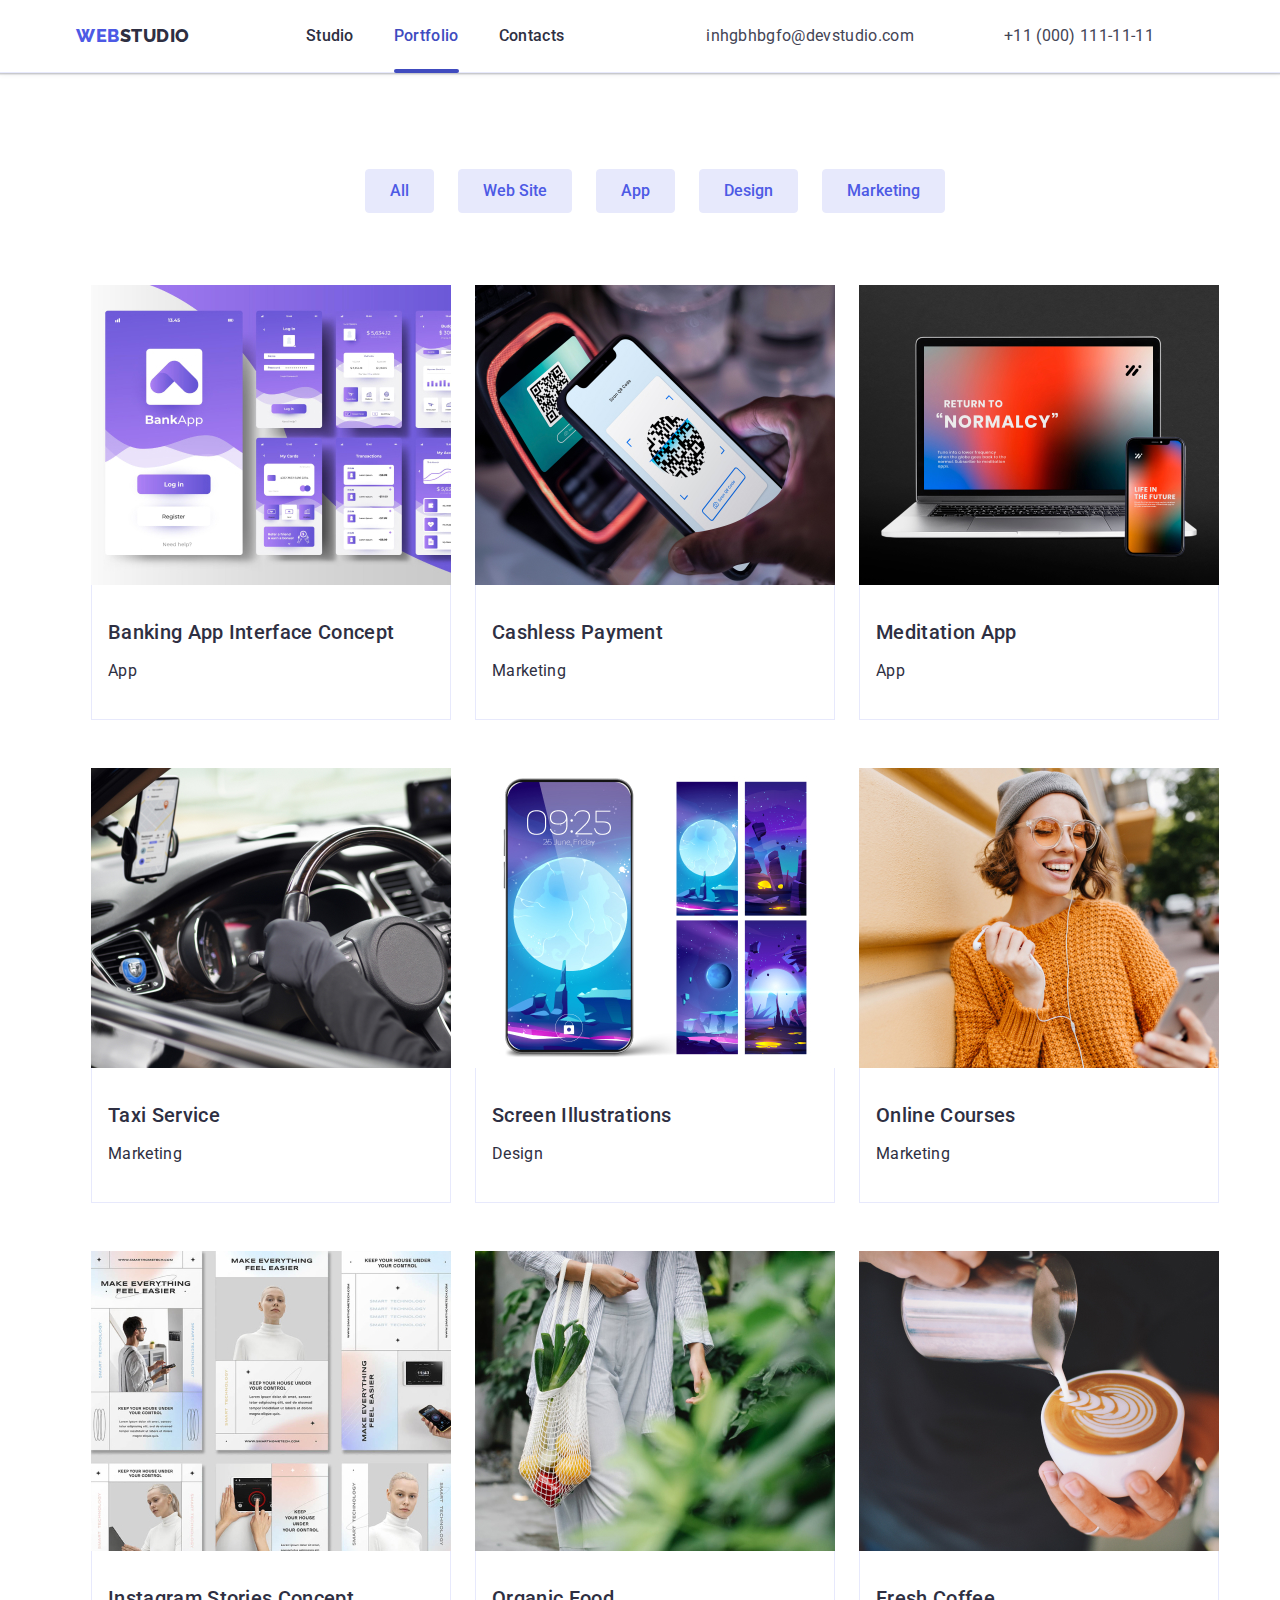
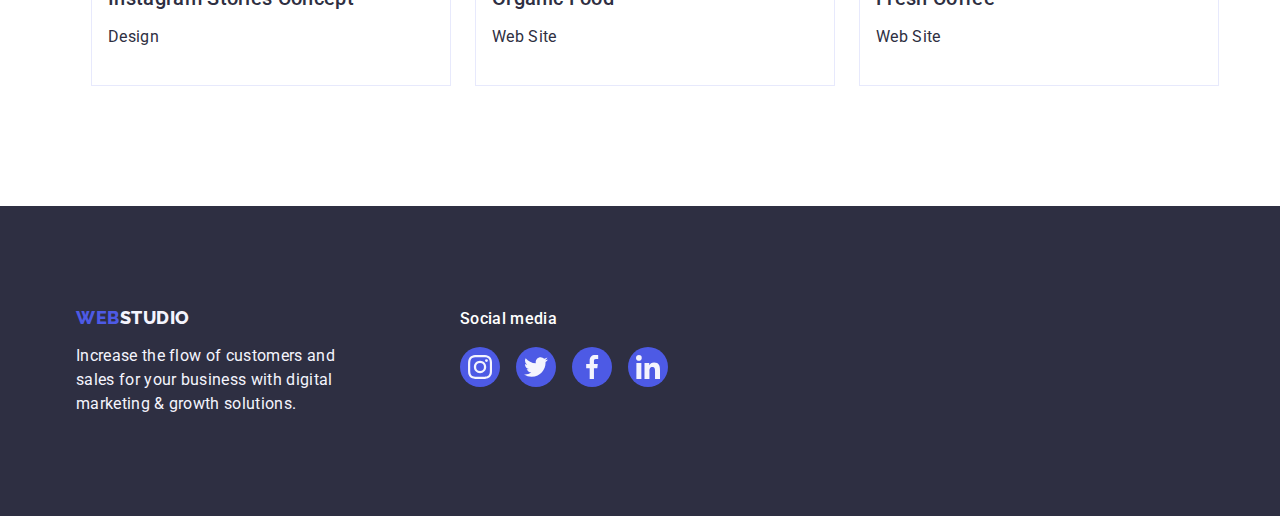
==== portfolio.html @ b1aebb0d "Initial commit" ====
<!DOCTYPE html>
<html lang="en">

<head>
    <meta charset="UTF-8">
    <meta name="viewport" content="width=device-width, initial-scale=1.0">
    <link rel="preconnect" href="https://fonts.googleapis.com">
    <link rel="preconnect" href="https://fonts.gstatic.com" crossorigin>
    <link
        href="https://fonts.googleapis.com/css2?family=Raleway:wght@800&family=Roboto:wght@400;500;700;900&display=swap"
        rel="stylesheet">
    <link rel="stylesheet"
        href="https://cdnjs.cloudflare.com/ajax/libs/modern-normalize/1.0.0/modern-normalize.min.css" />
    <link rel="stylesheet" href="./css/styles.css">

    <title>Portfolio</title>


</head>

<body>
    <header class="main-section">
        <div class="header container">
            <nav class="nav">
                <a class="logo link" href="./index.html">
                    Web<span class="logo-highlight">Studio</span>
                </a>
                <ul class="menu-list list">
                    <li class="menu-item"><a class="link-padding list link" href="./index.html">Studio</a></li>
                    <li class="menu-item"><a class="nav-link link-padding list link"
                            href="./portfolio.html">Portfolio</a></li>
                    <li class="menu-item"><a class="link-padding list link" href="">Contacts</a></li>
                </ul>
            </nav>
            <address class="contact">
                <ul class="gap list">
                    <li><a class="contakt-item link" href="mailto:info@devstudio.com">inhgbhbgfo@devstudio.com</a></li>
                    <li><a class="contakt-item link" href="tel:+110001111111">+11 (000) 111-11-11</a></li>
                </ul>
            </address>
        </div>
    </header>
    <main class="container">
        <section class="submenu-list section">
            <div class="container">
                <h1 class="visually-hidden">Buttons</h1>
                <ul class="list-buttons section">
                    <li class="submenu-item"><button class="btn" type="button">All</button></li>
                    <li class="submenu-item"><button class="btn" type="button">Web Site</button></li>
                    <li class="submenu-item"><button class="btn" type="button">App</button></li>
                    <li class="submenu-item"><button class="btn" type="button">Design</button></li>
                    <li class="submenu-item"><button class="btn" type="button">Marketing</button></li>
                </ul>
                <ul class="projects-list ">
                    <li class="projects-img">
                        <a href="" class="link-shadow-box link">
                            <div class="portfolio-img">
                                <img src="./images/HW2img.jpg" alt="View of Bank app screen " width="360" height="300">
                                <p class="acapit-portfolio">14 Stylish and User-Friendly App Design Concepts · Task
                                    Manager App · Calorie Tracker
                                    App · Exotic Fruit Ecommerce App ·
                                    Cloud Storage App</p>
                            </div>
                            <div class="projects-description">
                                <h2 class="heading">Banking App Interface Concept</h2>
                                <p class="paragraph">App</p>
                            </div>
                        </a>
                    </li>
                    <li class="projects-img">
                        <a href="#" class="link link-shadow-box">
                            <div class="portfolio-img"><img src="./images/HW2img-2.jpg" alt="Payment viev" width="360"
                                    height="300">
                                <p class="acapit-portfolio">14 Stylish and User-Friendly App Design Concepts · Task
                                    Manager App · Calorie Tracker
                                    App · Exotic Fruit Ecommerce App ·
                                    Cloud Storage App</p>
                            </div>
                            <div class="projects-description">
                                <h2 class="heading">Cashless Payment</h2>
                                <p class="paragraph">Marketing</p>
                            </div>
                        </a>
                    </li>
                    <li class="projects-img">
                        <a href="#" class="link link-shadow-box">
                            <div class="portfolio-img"> <img src="./images/HW2img-3.jpg"
                                    alt="Notebook with Meditation App" width="360" height="300">
                                <p class="acapit-portfolio">14 Stylish and User-Friendly App Design Concepts · Task
                                    Manager App · Calorie Tracker
                                    App · Exotic Fruit Ecommerce App ·
                                    Cloud Storage App</p>
                            </div>
                            <div class="projects-description">
                                <h2 class="heading">Meditation App</h2>
                                <p class="paragraph">App</p>
                            </div>
                        </a>
                    </li>
                    <li class="projects-img">
                        <a href="#" class="link link-shadow-box">
                            <div class="portfolio-img"><img src="./images/HW2img-4.jpg" alt="Inside car" width="360"
                                    height="300">
                                <p class="acapit-portfolio">14 Stylish and User-Friendly App Design Concepts · Task
                                    Manager App · Calorie Tracker
                                    App · Exotic Fruit Ecommerce App ·
                                    Cloud Storage App</p>
                            </div>

                            <div class="projects-description">
                                <h2 class="heading">Taxi Service</h2>
                                <p class="paragraph">Marketing</p>
                            </div>
                        </a>
                    </li>
                    <li class="projects-img">
                        <a href="#" class="link link-shadow-box">
                            <div class="portfolio-img"> <img src="./images/HW2img-5.jpg" alt="Phone and four screen"
                                    width="360" height="300">
                                <p class="acapit-portfolio">14 Stylish and User-Friendly App Design Concepts · Task
                                    Manager App · Calorie Tracker
                                    App · Exotic Fruit Ecommerce App ·
                                    Cloud Storage App</p>
                            </div>
                            <div class="projects-description">
                                <h2 class="heading">Screen Illustrations</h2>
                                <p class="paragraph">Design</p>
                            </div>
                        </a>
                    </li>
                    <li class="projects-img">
                        <a href="#" class="link link-shadow-box">
                            <div class="portfolio-img"><img src="./images/HW2img-6.jpg" alt="The girl on the street"
                                    width="360" height="300">
                                <p class="acapit-portfolio">14 Stylish and User-Friendly App Design Concepts · Task
                                    Manager App · Calorie Tracker
                                    App · Exotic Fruit Ecommerce App ·
                                    Cloud Storage App</p>
                            </div>
                            <div class="projects-description">
                                <h2 class="heading">Online Courses</h2>
                                <p class="paragraph">Marketing</p>
                            </div>
                        </a>
                    </li>
                    <li class="projects-img">
                        <a href="#" class="link link-shadow-box">
                            <div class="portfolio-img"><img src="./images/HW2img-7.jpg"
                                    alt="Screen with Instagram stories" width="360" height="300">
                                <p class="acapit-portfolio">14 Stylish and User-Friendly App Design Concepts · Task
                                    Manager App · Calorie Tracker
                                    App · Exotic Fruit Ecommerce App ·
                                    Cloud Storage App</p>
                            </div>
                            <div class="projects-description">
                                <h2 class="heading">Instagram Stories Concept</h2>
                                <p class="paragraph">Design</p>
                            </div>
                        </a>
                    </li>
                    <li class="projects-img">
                        <a href="#" class="link link-shadow-box">
                            <div class="portfolio-img"><img src="./images/HW2img-8.jpg" alt="person with purchases"
                                    width="360" height="300">
                                <p class="acapit-portfolio">14 Stylish and User-Friendly App Design Concepts · Task
                                    Manager App · Calorie Tracker
                                    App · Exotic Fruit Ecommerce App ·
                                    Cloud Storage App</p>
                            </div>
                            <div class="projects-description">
                                <h2 class="heading">Organic Food</h2>
                                <p class="paragraph">Web Site</p>
                            </div>
                        </a>
                    </li>
                    <li class="projects-img">
                        <a href="#" class="link link-shadow-box">
                            <div class="portfolio-img"><img src="./images/HW2img-9.jpg" alt="Coffee with milk"
                                    width="360" height="300">
                                <p class="acapit-portfolio">14 Stylish and User-Friendly App Design Concepts · Task
                                    Manager App · Calorie Tracker
                                    App · Exotic Fruit Ecommerce App ·
                                    Cloud Storage App</p>
                            </div>
                            <div class="projects-description">
                                <h2 class="heading">Fresh Coffee</h2>
                                <p class="paragraph">Web Site</p>
                            </div>
                        </a>
                    </li>
                </ul>
            </div>

        </section>
    </main>
    <footer class="page-footer">
        <div class="all-footer container">
            <div class=" logo-paragraph">
                <a class="bottom logo link" href="./index.html">
                    Web<span class="footer-logo">Studio</span>
                </a>
                <p class="paragraph-footer">
                    Increase the flow of customers and sales for your business with digital
                    marketing & growth solutions.
                </p>
            </div>
            <div>
                <p class="footer-social-p">Social media</p>
                <ul class="footer-social-links">
                    <li class="footer-social-link">
                        <a href="" class="footer-link">
                            <svg width="24" height="24" class="footer-svg">
                                <use href="./images/icons.svg#icon-instagram-2"></use>
                            </svg>
                        </a>
                    </li>
                    <li class="footer-social-link">
                        <a href="" class="footer-link">
                            <svg width="24" height="24" class="footer-svg">
                                <use href="./images/icons.svg#icon-twitter-1"></use>
                            </svg>
                        </a>
                    </li>
                    <li class="footer-social-link">
                        <a href="" class="footer-link">
                            <svg width="24" height="24" class="footer-svg">
                                <use href="./images/icons.svg#icon-facebook-1"></use>
                            </svg>
                        </a>
                    </li>
                    <li class="footer-social-link">
                        <a href="" class="footer-link">
                            <svg width="24" height="24" class="footer-svg">
                                <use href="./images/icons.svg#icon-linkedin-1"></use>
                            </svg>
                        </a>
                    </li>

                </ul>
            </div>
        </div>
    </footer>
</body>

</html>
---- css/styles.css ----
:root {
    --first-color-text: #2E2F42;
    --Lavender: #E7E9FC;
    --color-white: #ffffff;
    --iris: #4D5AE5;
    --Ocean: #404BBF;
    --cloud: #F4F4FD;
    --SLATE: #434455;
    --kolo4: #404bbf;
    --kolor5: #31d0aa;
    --kolor6: #8e8f99;
    --kolor7: #fcfcfc;
}

* {
    margin: 0;
    padding: 0;
}

body {
    background-color: #FFFFFF;
    font-family: 'Roboto', sans-serif;
    color: #434455;
    line-height: 1.6;
}

.main-section {
    border-bottom: 1px solid #e7e9fc;
    box-shadow: 0px 2px 1px rgba(46, 47, 66, 0.08),
        0px 1px 1px rgba(46, 47, 66, 0.16),
        0px 1px 6px rgba(46, 47, 66, 0.08);
}

.logo .link {
    font-size: 18px;
    line-height: 1.17;
    letter-spacing: 0.03em;
    color: var(--iris);
    padding: 24px 0;
}

.logo-footer {
    font-family: "Raleway", sans-serif;
    font-weight: 800;
    font-size: 18px;
    line-height: 1.17;
    letter-spacing: 0.03em;
    text-decoration: none;
    text-transform: uppercase;
    color: var(--cloud);
    font-style: normal;
}

.highlight {
    color: var(--iris);
}

.menu-item {
    gap: 40px;
}

.menu-item:last-child {
    margin-right: 0;
}

.list {
    font-size: 16px;
    font-style: normal;

    line-height: 1.5;
    letter-spacing: 0.32px;
    list-style: none;
    text-decoration: none;
    display: flex;
    align-items: center;
    gap: 24px;
}

.list-buttons {
    display: flex;
    justify-content: center;
    gap: 24px;
    margin-bottom: 72px;
}

.contact {
    font-style: normal;
    color: var(--SLATE);
}

.contact:hover {
    color: var(--Ocean);
}

.contakt-item .link {
    color: var(--SLATE);
}

.contakt-item .link:hover,
.contakt-item .link:active {
    color: var(--kolo4);
}

.advantages-title {
    font-size: 20px;
    margin-bottom: 8px;
}

.p {
    color: var(--first-color-text);
    font-family: Roboto;
    font-size: 16px;
    line-height: 1.5;
    letter-spacing: 0.32px;
}

.span {
    color: var(--first-color-text);
}

.page-footer {
    padding-top: 100px;
    padding-bottom: 100px;
    color: var(--cloud);
    background-color: var(--first-color-text);
}

.all-footer {
    display: flex;
    align-items: baseline;
}

.logo-highlight {
    color: var(--first-color-text);
    text-decoration: none;
}

.footer-logo {
    color: #f4f4fd;
}

.hero-btn {
    color: var(--color-white);
    background-color: var(--iris);
    border: none;
    border-radius: 4px;
    font-size: 16px;
    font-weight: 700;
    line-height: 1.9em;
    cursor: pointer;
    box-shadow: 0px 4px 4px rgba(0, 0, 0, 0.15);
    border-radius: 4px;
    display: block;
    min-width: 169px;
    height: 56px;
    margin: auto;
    margin-top: 56px;
    transition: background-color 250ms cubic-bezier(0.4, 0, 0.2, 1);
}

.hero-btn:hover,
.hero-btn:focus,
.hero-btn:active {
    background-color: var(--Ocean);
    color: var(--color-white);
}

.btn {
    color: var(--iris);
    background-color: var(--Lavender);
    min-height: 38px;
    padding: 12px 24px;
    font-size: 16px;
    font-weight: 500;
    border: 1px solid var(--Lavender);
    border-radius: 4px;
    cursor: pointer;
    transition: color 250ms cubic-bezier(0.4, 0, 0.2, 1),
        background-color 250ms cubic-bezier(0.4, 0, 0.2, 1),
        border-color 250ms cubic-bezier(0.4, 0, 0.2, 1),
        box-shadow 250ms cubic-bezier(0.4, 0, 0.2, 1);
}

.btn:hover,
.btn:focus,
.btn:active {
    background-color: var(--Ocean);
    color: var(--color-white);
    box-shadow: 0px 3px 1px rgba(0, 0, 0, 0.1), 0px 1px 2px rgba(0, 0, 0, 0.08),
        0px 2px 2px rgba(0, 0, 0, 0.12);
    border-radius: 4px;
    border: 1px solid transparent;
}

.submenu-item {
    list-style-type: none;
}

.advantages {
    padding: 120px 0;
}

.advantages-item {
    display: inline-block;
    width: calc((100% - 72px) / 4);
}

.advantages-item:last-child {
    margin-right: 0;
}

.visually-hidden {
    position: absolute;
    width: 1px;
    height: 1px;
    margin: -1px;
    border: 0;
    padding: 0;
    white-space: nowrap;
    clip-path: inset(100%);
    clip: rect(0 0 0 0);
    overflow: hidden;
}

.paragraph {
    font-size: 16px;
    line-height: 1.5;
    letter-spacing: 0.02em;
    color: var(--SLATE);
}

.link {
    font-size: 16px;
    line-height: 1.5;
    letter-spacing: 0.02em;
    color: var(--first-color-text);
    text-decoration: none;
    display: inline-block;
}

.list .link:hover,
.list .link:focus {
    color: var(--Ocean);
}

.link-shadow-box {
    display: block;
    transition: box-shadow 250ms cubic-bezier(0.4, 0, 0.2, 1);
}

.link-shadow-box:hover,
.link-shadow-box:focus {
    box-shadow: 0px 1px 6px rgba(46, 47, 66, 0.08),
        0px 1px 1px rgba(46, 47, 66, 0.16),
        0px 2px 1px rgba(46, 47, 66, 0.08);
}

.link-shadow-box:hover .acapit-portfolio {
    transform: translateY(0%);
}

.link-shadow-box:focus .acapit-portfolio {
    transform: translateY(0%);
}

.logo-highlight .link {
    text-decoration: none;


}

.paragraph-footer {
    line-height: 1.5;
    letter-spacing: 0.02em;
    padding-left: 0px;
    width: 264px;

}

.first-section-h {
    font-weight: 700;
    font-size: 56px;
    line-height: 1.07;
    text-align: center;
    letter-spacing: 0.02em;
    color: var(--color-white);
    margin-bottom: 30px;
    max-width: 496px;
    margin: auto;
}

.button-first-section {
    font-family: "Roboto", sans-serif;
    font-weight: 500;
    font-size: 16px;
    line-height: 1.5;
    letter-spacing: 0.04em;
    cursor: pointer;
}

.paragraph-main {
    font-size: 16px;
    line-height: 1.5;
    letter-spacing: 0.02em;
    color: var(--SLATe);
    text-align: left;
}

.paragraph-name .team-photo {
    margin-bottom: 30px;
}

.team-description {
    padding: 32px 0px;
}

.team-description-h3 {
    margin-bottom: 10px;
}

.section-hii {
    font-size: 36px;
    line-height: 1.11;
    letter-spacing: 0.02em;
    color: var(--first-color-text);
    margin: 0;
    margin-bottom: 72px;
    padding: 0;
    text-align: center;
}

.team {
    text-align: center;
    background-color: var(--cloud);
    padding-top: 94px;
    padding-bottom: 94px;
    margin-bottom: 0px;
    padding: 120px 0
}

.our-team {
    background-color: var(--color-white);
    box-shadow: 0px 1px 6px rgba(46, 47, 66, 0.08),
        0px 1px 1px rgba(46, 47, 66, 0.16),
        0px 2px 1px rgba(46, 47, 66, 0.08);
    border-radius: 0px 0px 4px 4px;
    max-width: 270px;
    display: inline-block;
    width: calc((100% - 72px) / 4);
}

.our-team:last-child {
    margin-right: 0;
}

.button-first-section:focus {
    background-color: var(--kolo4);
}

.contakt-item {
    color: var(--SLATE);
    font-weight: 400;
    display: block;
    margin-right: 50px;
    transition: color 250ms cubic-bezier(0.4, 0, 0.2, 1);
}

.contact-item:last-child {
    margin-right: 0;
}

.logo {
    font-family: "Raleway", sans-serif;
    font-weight: 800;
    font-size: 18px;
    line-height: 1.17;
    letter-spacing: 0.03em;
    text-decoration: none;
    text-transform: uppercase;
    color: var(--iris);
    font-style: normal;
    margin-right: 76px;
}

.hero {
    background-color: var(--first-color-text);
    padding: 188px 0;
    display: flex;
    justify-content: center;
    align-items: center;
    background-image: linear-gradient(rgba(46, 47, 66, 0.7),
            rgba(46, 47, 66, 0.7)),
        url(../images/people-office.jpg);
    max-width: 1440px;
    background-repeat: no-repeat;
    background-position: center;
    background-size: cover;
    margin: auto;
}

.hero-content {
    text-align: center;
    width: 700px;
}

.offer {
    text-align: center;
    padding-bottom: 120px;
}

.offer-item {
    display: inline-block;
    margin-right: 20px;
    width: calc((100% - 48px) / 3);
}

.offer-item:last-child {
    margin-right: 0;
}

.submenu-list {
    margin: auto;
    padding: 96px 0 120px 0;
}

.submenu-list>ul {
    display: flex;
    justify-content: space-around;
}

.projects-list {

    display: flex;
    flex-wrap: wrap;
    justify-content: space-between;
    row-gap: 48px;
    column-gap: 24px;
    list-style: none;

}

.projects-description {
    border: 1px solid var(--Lavender);
    padding: 32px 16px;
    border-top: none;

}

.projects-description>h3 {
    line-height: 2em;
}

.projects-description>p {
    color: var(--brand-color-grey);
    line-height: 2em;
}

img {
    display: block;
}

.nav {
    display: flex;
    justify-content: flex-start;
    flex-direction: row;
    align-items: center;
    gap: 40px;
    list-style: none;
    font-weight: 500;
}

.header {
    padding-top: 24px;
    padding-bottom: 24px;
    display: flex;
    justify-content: space-between;
    align-items: center;
}

.projects-img {
    width: calc((100% - 48px) / 3);
}

.heading {
    margin-bottom: 8px;
    font-size: 20px;

    font-weight: 500;
}

.team-list {
    display: flex;
    gap: 24px;
}

.menu-list {
    display: flex;
    align-items: center;
    flex-wrap: wrap;
    gap: 40px;
    position: relative;
    color: #404bbf;
}

.container {
    width: 1158px;
    margin: 0 auto;
    padding: 0 15px;
}

.logo-paragraph {
    margin-right: 120px;
}

.link-padding {
    padding: 24px 0;
}

.bottom {
    margin-bottom: 16px;
}

.gap {
    gap: 40px;
}

.footer-social-p {
    font-weight: 500;
    line-height: 1.5;
    letter-spacing: 0.02em;
    color: var(--color-white);
    margin-bottom: 16px;
}

.footer-social-links {
    display: flex;
    gap: 16px;
}

.footer-social-link {
    width: 40px;
    height: 40px;
    list-style: none;

}

.footer-link {
    width: 100%;
    height: 100%;
    background-color: var(--iris);
    border-radius: 50%;
    display: flex;
    align-items: center;
    justify-content: center;
    transition: background-color 250ms cubic-bezier(0.4, 0, 0.2, 1);
}

.footer-link:hover,
.footer-link:focus,
.footer-link:active {
    background-color: var(--kolor5);
}

.footer-svg {
    fill: var(--cloud);
}

.icons {
    display: flex;
    align-items: center;
    justify-content: center;
    height: 112px;
    background-color: var(--cloud);
    border-radius: 4px;
    margin-bottom: 8px;
}

.social-icons-all {
    display: flex;
    justify-content: center;
    list-style: none;
    gap: 24px;

}

.social-icon {
    width: 40px;
    height: 40px;

}

.social-link {
    width: 100%;
    height: 100%;
    background-color: var(--iris);
    border-radius: 50%;
    display: flex;
    align-items: center;
    justify-content: center;
    transition: background-color 250ms cubic-bezier(0.4, 0, 0.2, 1);
}

.social-link:hover,
.social-link:focus {
    background-color: var(--kolo4);
}

.svg-class {
    fill: var(--cloud)
}

.customers {
    padding-top: 120px;
    padding-bottom: 120px;
}

.h2-customers {
    font-size: 36px;
    line-height: 1.11;
    color: var(--first-color-text);
    margin-bottom: 72px;
}

.customer-list {
    display: flex;
    gap: 24px;
    list-style: none;
}

.li-customers {

    width: calc((100% - 120px) / 6);
    height: 88px;

}

.customer-link {
    width: 100%;
    height: 100%;
    border: 1px solid #8e8f99;
    border-radius: 4px;
    display: flex;
    align-items: center;
    justify-content: center;
    color: var(--kolor6);
    transition: border-color 250ms cubic-bezier(0.4, 0, 0.2, 1),
        color 250ms cubic-bezier(0.4, 0, 0.2, 1);
}

.customer-link:hover,
.customer-link:focus {
    border-color: var(--kolo4);
    color: var(--kolo4);
}

.customers-svg {
    fill: currentColor;
}

.nav-link {
    color: var(--kolo4);
    position: relative;
    transition: color 250ms cubic-bezier(0.4, 0, 0.2, 1);
}

.nav-link::after {
    content: '';
    position: absolute;
    left: 0;
    bottom: -1px;
    height: 4px;
    background-color: var(--kolo4);
    border-radius: 2px;
    width: 100%;
}

.modal-window {
    position: fixed;
    top: 0;
    left: 0;
    width: 100%;
    height: 100%;
    background-color: rgba(46, 47, 66, 0.4);
    transition: opacity 250ms cubic-bezier(0.4, 0, 0.2, 1), visibility 250ms cubic-bezier(0.4, 0, 0.2, 1);
}

.is-hidden {
    opacity: 0;
    visibility: hidden;
    pointer-events: none;
}

.modal {
    position: absolute;
    top: 50%;
    left: 50%;
    transform: translate(-50%, -50%) scale(1);
    width: 408px;
    min-height: 584px;
    background-color: var(--kolor7);
    box-shadow: 0px 1px 1px rgba(0, 0, 0, 0.14),
        0px 1px 3px rgba(0, 0, 0, 0.12),
        0px 2px 1px rgba(0, 0, 0, 0.2);
    border-radius: 4px;
    transition: transform 250ms cubic-bezier(0.4, 0, 0.2, 1);
}

.modal-btn {
    position: absolute;
    top: 24px;
    right: 24px;
    width: 24px;
    height: 24px;
    border-radius: 50%;
    display: flex;
    align-items: center;
    justify-content: center;
    background-color: var(--Lavender);
    border: 1px solid rgba(0, 0, 0, 0.1);
    padding: 0;
    cursor: pointer;
    transition: background-color 250ms cubic-bezier(0.4, 0, 0.2, 1), border 250ms cubic-bezier(0.4, 0, 0.2, 1);
}

.modal-btn:hover,
.modal-btn:focus {
    background-color: var(--Ocean);
    border: none;
    fill: var(--color-white)
}

.modal-icon {
    transition: fill 250ms cubic-bezier(0.4, 0, 0.2, 1);
}

.portfolio-img {
    position: relative;
    overflow: hidden;
}

.acapit-portfolio {
    position: absolute;
    top: 0;
    font-size: 16px;
    line-height: 1.5;
    letter-spacing: 0.02em;
    color: var(--cloud);
    padding: 40px 32px;
    background-color: var(--iris);
    height: 100%;
    width: 100%;
    transform: translateY(100%);
    transition: transform 250ms cubic-bezier(0.4, 0, 0.2, 1);
}
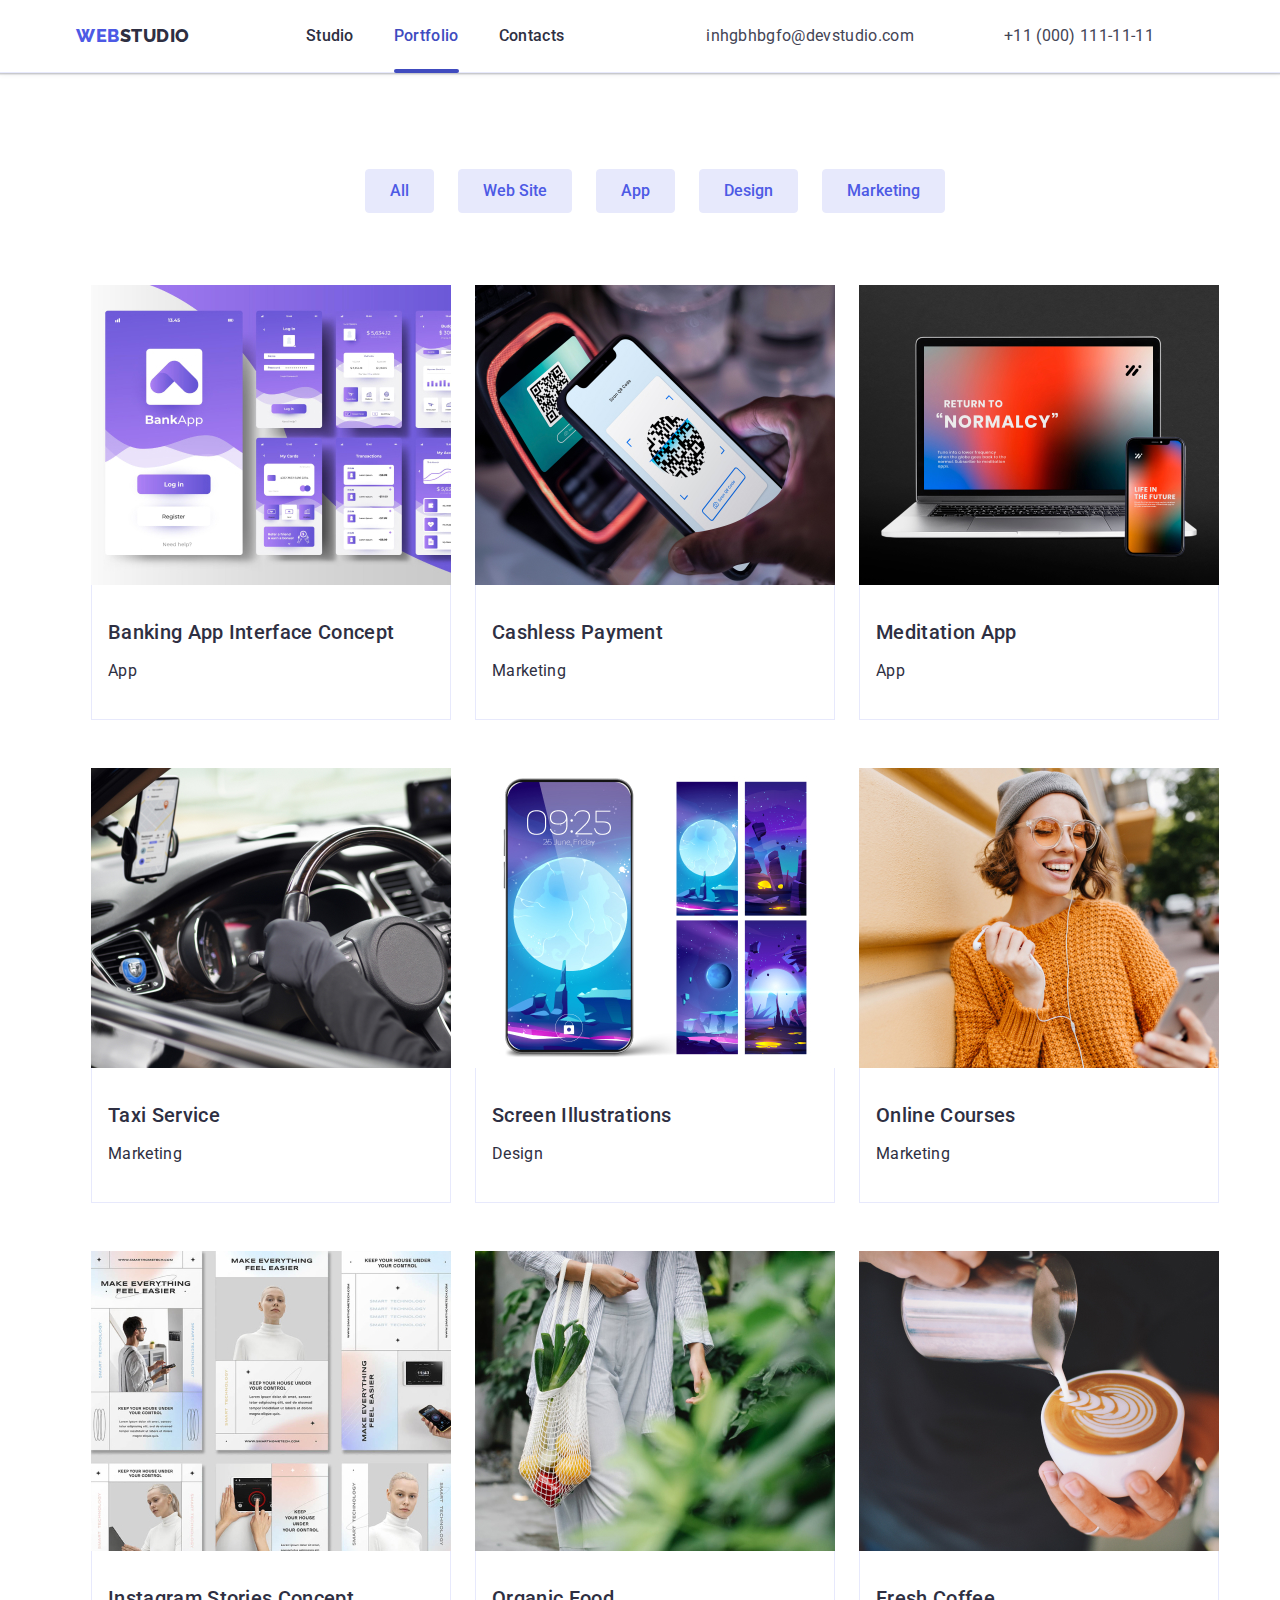
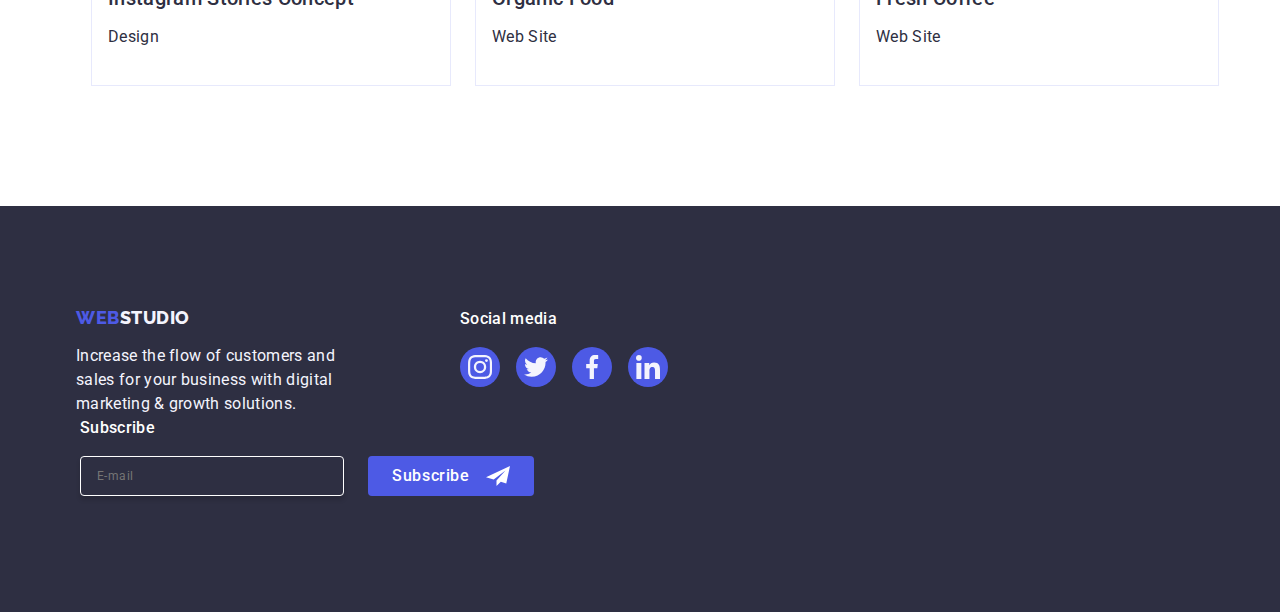
==== commit 9bdf8400: "hw6" ====
--- a/portfolio.html
+++ b/portfolio.html
@@ -239,6 +239,21 @@
                 </ul>
             </div>
         </div>
+        <div class="footer-form">
+            <p class="form-p">Subscribe</p>
+        
+            <form class="form">
+                <label class="form-label">
+                    <input class="form-label-input" type="email" name="email" placeholder="E-mail" /></label>
+        
+                <button type="submit" class="footer-submit-button">
+                    Subscribe
+                    <svg class="form-button-svg" width="24" height="24">
+                        <use href="./images/icons.svg#icon-Frame-3"></use>
+                    </svg>
+                </button>
+            </form>
+        </div>
     </footer>
 </body>
 
--- a/css/styles.css
+++ b/css/styles.css
@@ -751,4 +751,183 @@
     width: 100%;
     transform: translateY(100%);
     transition: transform 250ms cubic-bezier(0.4, 0, 0.2, 1);
+}
+.footer-form {
+    margin-bottom: 16px;
+    font-weight: 500;
+    font-size: 16px;
+    line-height: 1.5;
+    letter-spacing: 0.02em;
+    color: var(--color-white);
+    margin-left: 80px;
+}
+.form-p {
+    margin-bottom: 16px;
+}
+.form {
+    display: flex;
+    gap: 24px;
+}
+.form-label-input {
+    gap: 24px;
+    width: 264px;
+    height: 40px;
+    border: 1px solid var(--color-white);
+    background-color: transparent;
+    border-radius: 4px;
+    box-shadow: 0px 4px 4px 0px rgba(0, 0, 0, 0.15);
+    font-size: 12px;
+    line-height: 1.5;
+    letter-spacing: 0.04em;
+    padding-left: 16px;
+    color: var(--color-white);
+}
+.form-label-input placeholder {
+    color: var(--color-white);
+}
+.footer-submit-button {
+    height: 40px;
+    min-width: 165px;
+    display: flex;
+    justify-content: center;
+    align-items: center;
+    padding: 8px 24px;
+    font-size: 16px;
+    font-weight: 500;
+    line-height: 1.5;
+    letter-spacing: 0.04em;
+    cursor: pointer;
+    color: var(--color-white);
+    background-color: var(--iris);
+    border: none;
+    border-radius: 4px;
+}
+.form-label {
+    display: flex;
+    gap: 24px;
+}
+.form-button-svg {
+    margin-left: 16px;
+}
+.modal-p {
+    font-size: 16px;
+    text-align: center;
+    font-weight: 500;
+    line-height: 1.5;
+    letter-spacing: 0.02em;
+    margin-bottom: 16px;
+    color: var(--first-color-text);
+}
+.div-form{
+    margin-bottom: 8px;
+}
+.label-user {
+    margin-bottom: 4px;
+    font-size: 12px;
+    font-weight: 400;
+    line-height: 1.17;
+    letter-spacing: 0.04em;
+    color: var(--colorgrey);
+    display: block;
+}
+.modal-content{
+    position: relative;
+}
+.input{
+    width: 100%;
+        height: 40px;
+        border-radius: 4px;
+        border: 1px solid rgba(46, 47, 66, 0.4);
+        background-color: transparent;
+        transition: border-color 250ms cubic-bezier(0.4, 0, 0.2, 1);
+        outline: transparent;
+        margin-bottom: 8px;
+        display: flex;
+        padding-left: 38px;
+}
+.input:focus {
+    border-color: var(--iris);
+}
+.modal-content:focus-within{
+    fill: var(--iris);
+}
+.modal-icon{
+    position: absolute;
+        left: 16px;
+        top: 50%;
+        transform: translateY(-50%);
+        transition: fill 250ms cubic-bezier(0.4, 0, 0.2, 1);
+}
+.textarea{
+    width: 100%;
+        height: 120px;
+        border-radius: 4px;
+        border: 1px solid rgba(46, 47, 66, 0.4);
+        font-size: 12px;
+        font-weight: 400;
+        line-height: 1.17;
+        letter-spacing: 0.04em;
+        color: rgba(46, 47, 66, 0.4);
+        padding: 8px 16px;
+        resize: none;
+        background-color: transparent;
+        outline: transparent;
+        transition: border-color 250ms cubic-bezier(0.4, 0, 0.2, 1);
+}
+.textarea:focus {
+    border-color: var(--iris);
+}
+.conditions {
+    font-size: 12px;
+    display: block;
+    font-weight: 400;
+    line-height: 1.17;
+    letter-spacing: 0.04em;
+    color: var(--colorgrey);
+    gap: 8px;
+}
+.checbox-span{
+    width: 16px;
+        height: 16px;
+        border: 1px solid rgba(46, 47, 66, 0.4);
+        border-radius: 2px;
+        transition: background-color 250ms cubic-bezier(0.4, 0, 0.2, 1),
+            border 250ms cubic-bezier(0.4, 0, 0.2, 1),
+            fill 250ms cubic-bezier(0.4, 0, 0.2, 1);
+        display: inline-flex;
+        justify-content: center;
+        align-items: center;
+        fill: transparent;
+        margin-right: 8px;
+}
+.checkbox {
+    margin-bottom: 24px;
+}
+.privacy-policy {
+    color: var(--iris);
+}
+.send-btn {
+    min-width: 169px;
+    height: 56px;
+    font-family: Roboto, sans-serif;
+    font-size: 16px;
+    font-weight: 500;
+    line-height: 1.5;
+    letter-spacing: 0.04em;
+    cursor: pointer;
+    color: var(--color-white);
+    background-color: var(--iris);
+    border: none;
+    border-radius: 4px;
+    transition: background-color 250ms cubic-bezier(0.4, 0, 0.2, 1);
+    margin: 0 auto;
+    display: block;
+    justify-content: center;
+    align-items: center;
+    box-shadow: 0px 4px 4px 0px rgba(0, 0, 0, 0.15);
+}
+.input-checkbox:checked+.conditions .checbox-span {
+    background-color: var(--kolo4);
+    border: none;
+    fill: var(--cloud);
 }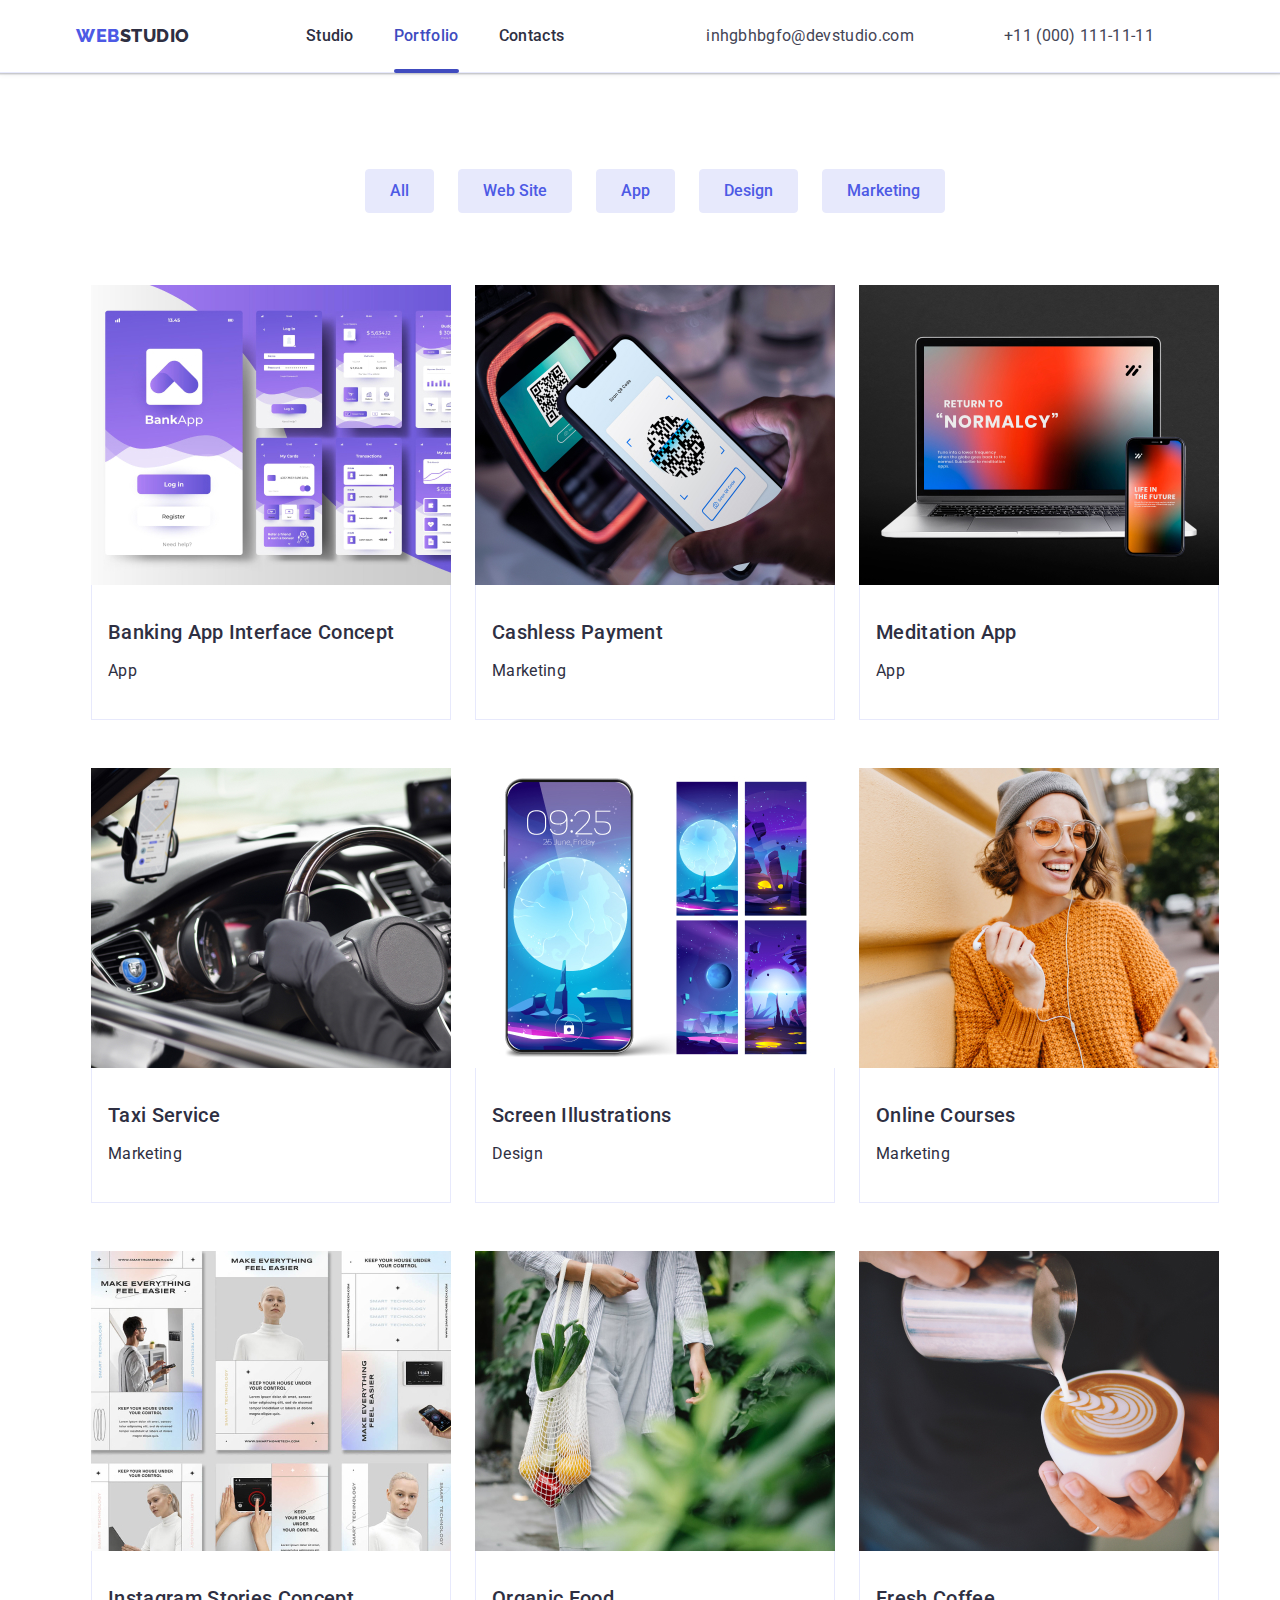
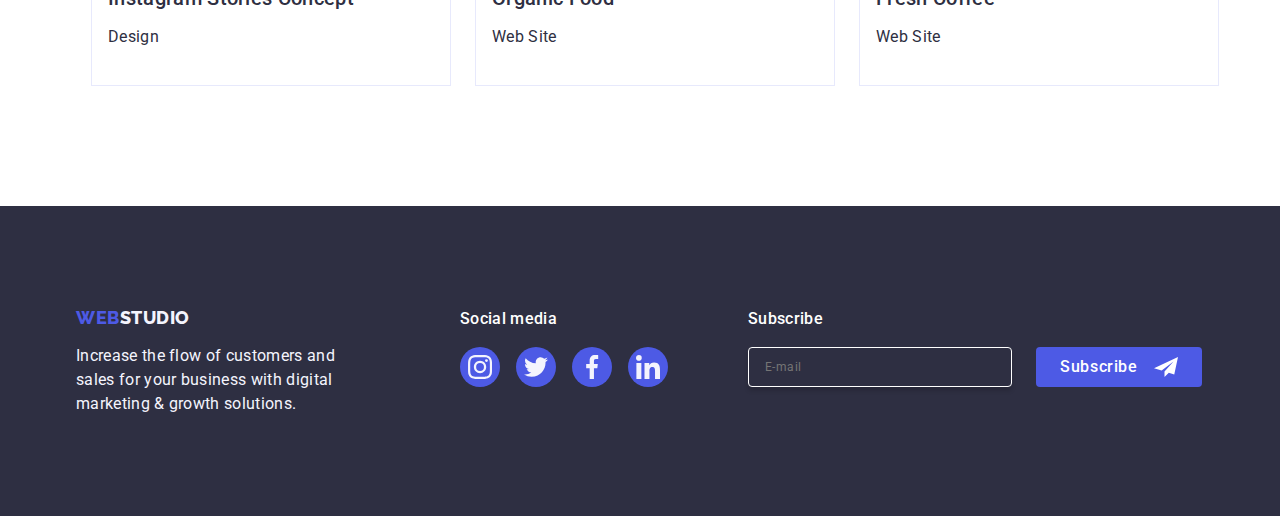
==== commit 24f177f5: "hw6" ====
--- a/portfolio.html
+++ b/portfolio.html
@@ -238,22 +238,23 @@
 
                 </ul>
             </div>
+            <div class="footer-form">
+                <p class="form-p">Subscribe</p>
+            
+                <form class="form">
+                    <label class="form-label">
+                        <input class="form-label-input" type="email" name="email" placeholder="E-mail" /></label>
+            
+                    <button type="submit" class="footer-submit-button">
+                        Subscribe
+                        <svg class="form-button-svg" width="24" height="24">
+                            <use href="./images/icons.svg#icon-Frame-3"></use>
+                        </svg>
+                    </button>
+                </form>
+            </div>
         </div>
-        <div class="footer-form">
-            <p class="form-p">Subscribe</p>
-        
-            <form class="form">
-                <label class="form-label">
-                    <input class="form-label-input" type="email" name="email" placeholder="E-mail" /></label>
-        
-                <button type="submit" class="footer-submit-button">
-                    Subscribe
-                    <svg class="form-button-svg" width="24" height="24">
-                        <use href="./images/icons.svg#icon-Frame-3"></use>
-                    </svg>
-                </button>
-            </form>
-        </div>
+       
     </footer>
 </body>
 
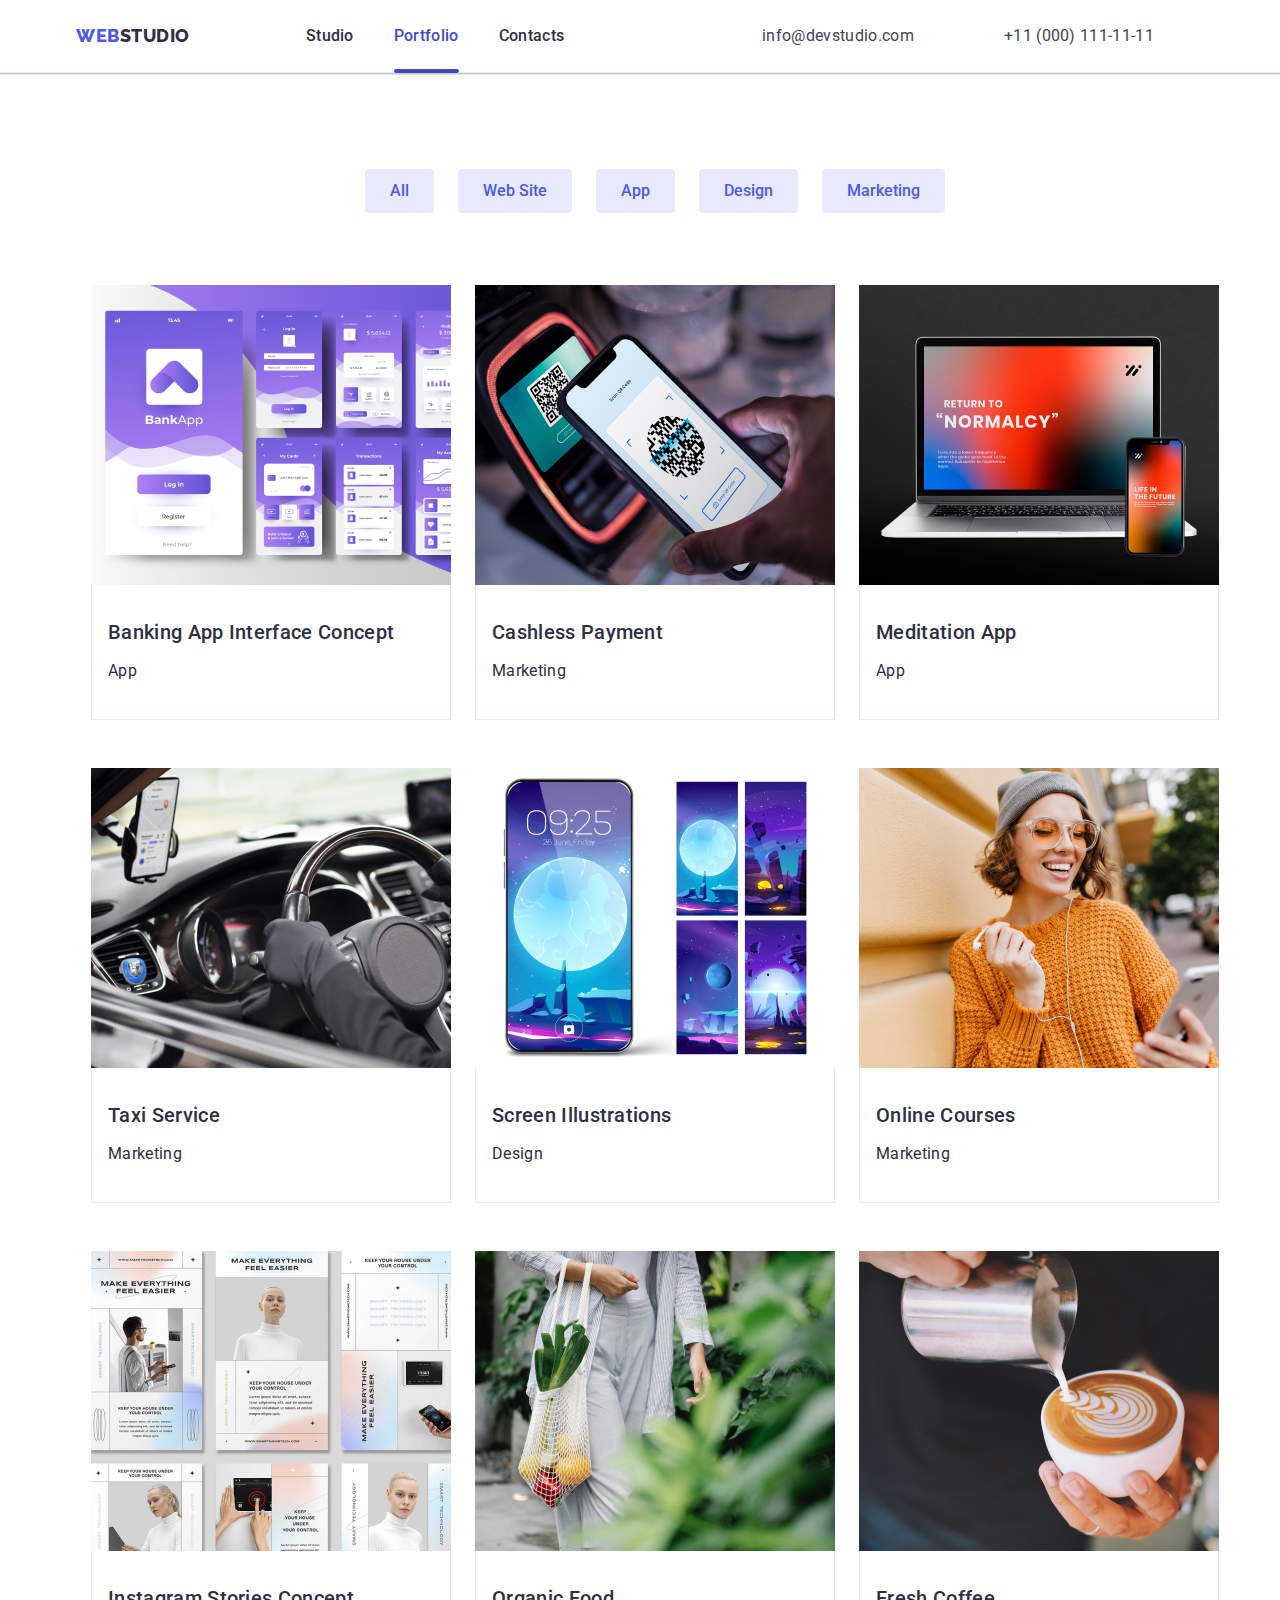
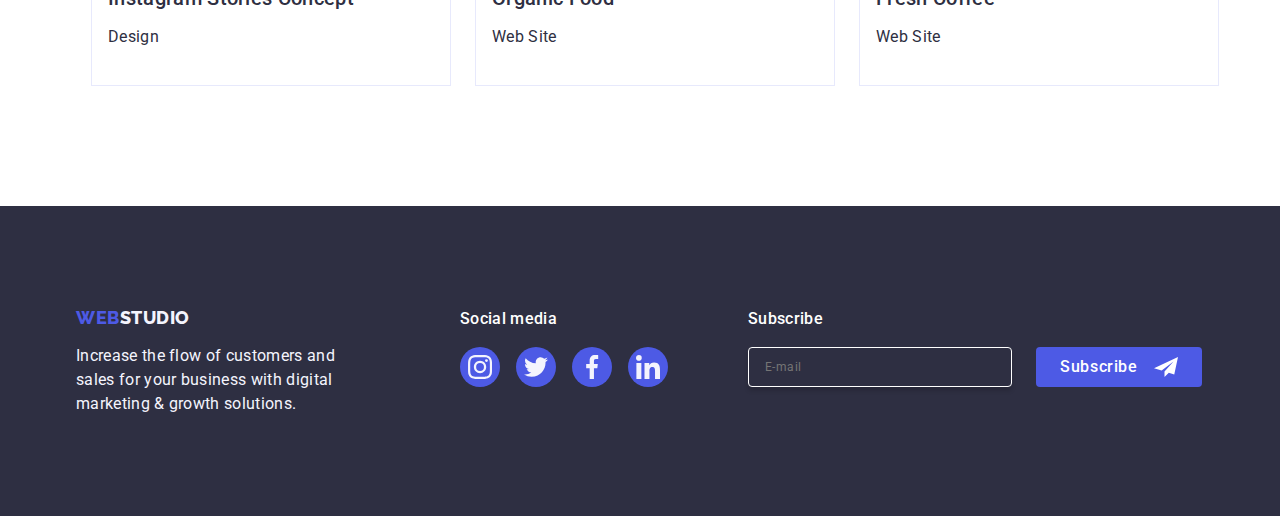
==== commit a246e0ca: "hw6" ====
--- a/portfolio.html
+++ b/portfolio.html
@@ -34,7 +34,7 @@
             </nav>
             <address class="contact">
                 <ul class="gap list">
-                    <li><a class="contakt-item link" href="mailto:info@devstudio.com">inhgbhbgfo@devstudio.com</a></li>
+                    <li><a class="contakt-item link" href="mailto:info@devstudio.com">info@devstudio.com</a></li>
                     <li><a class="contakt-item link" href="tel:+110001111111">+11 (000) 111-11-11</a></li>
                 </ul>
             </address>
--- a/css/styles.css
+++ b/css/styles.css
@@ -691,6 +691,7 @@
 }
 
 .modal {
+    padding: 72px 24px 24px 24px;
     position: absolute;
     top: 50%;
     left: 50%;
@@ -729,7 +730,7 @@
     fill: var(--color-white)
 }
 
-.modal-icon {
+.modal-iconX {
     transition: fill 250ms cubic-bezier(0.4, 0, 0.2, 1);
 }
 
@@ -822,12 +823,12 @@
     margin-bottom: 8px;
 }
 .label-user {
+    color: var(--kolor6);
     margin-bottom: 4px;
     font-size: 12px;
     font-weight: 400;
     line-height: 1.17;
     letter-spacing: 0.04em;
-    color: var(--colorgrey);
     display: block;
 }
 .modal-content{
@@ -930,4 +931,7 @@
     background-color: var(--kolo4);
     border: none;
     fill: var(--cloud);
+}
+.comment-label{
+    margin-bottom: 16px;
 }